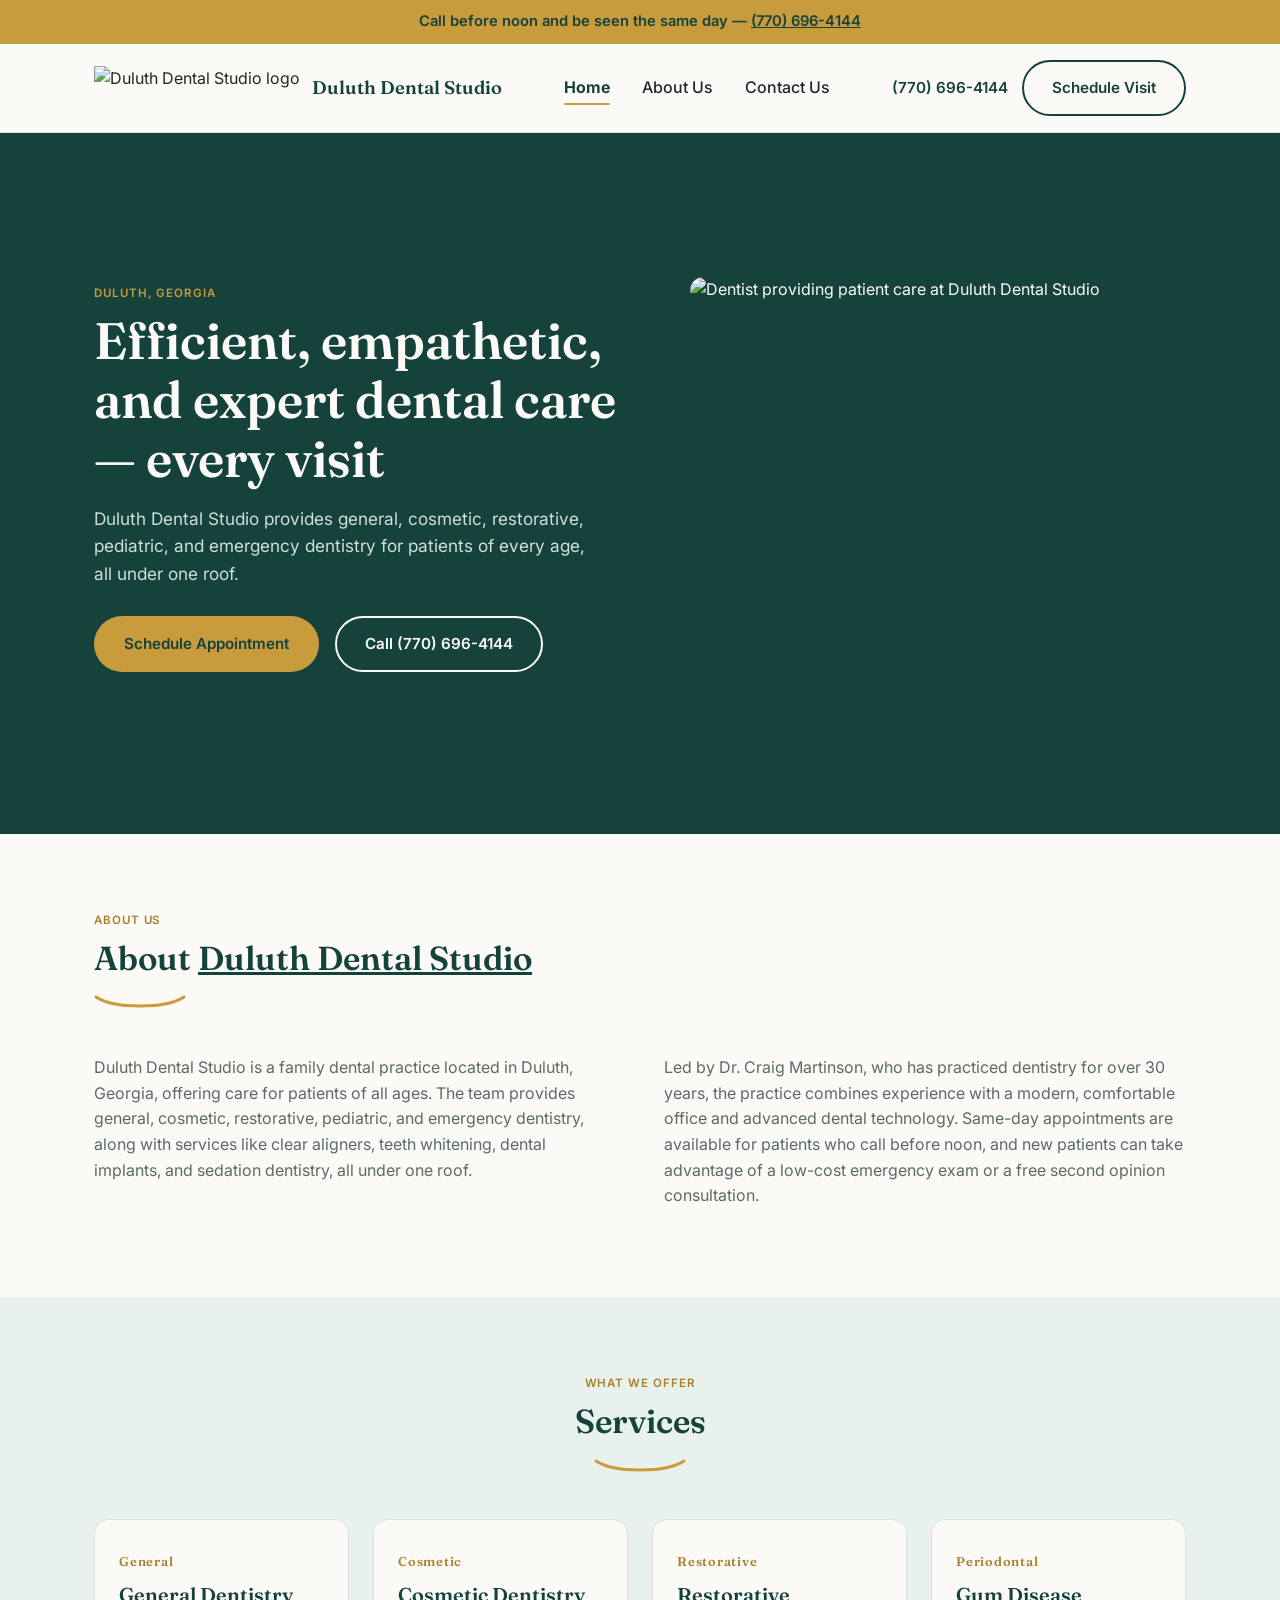
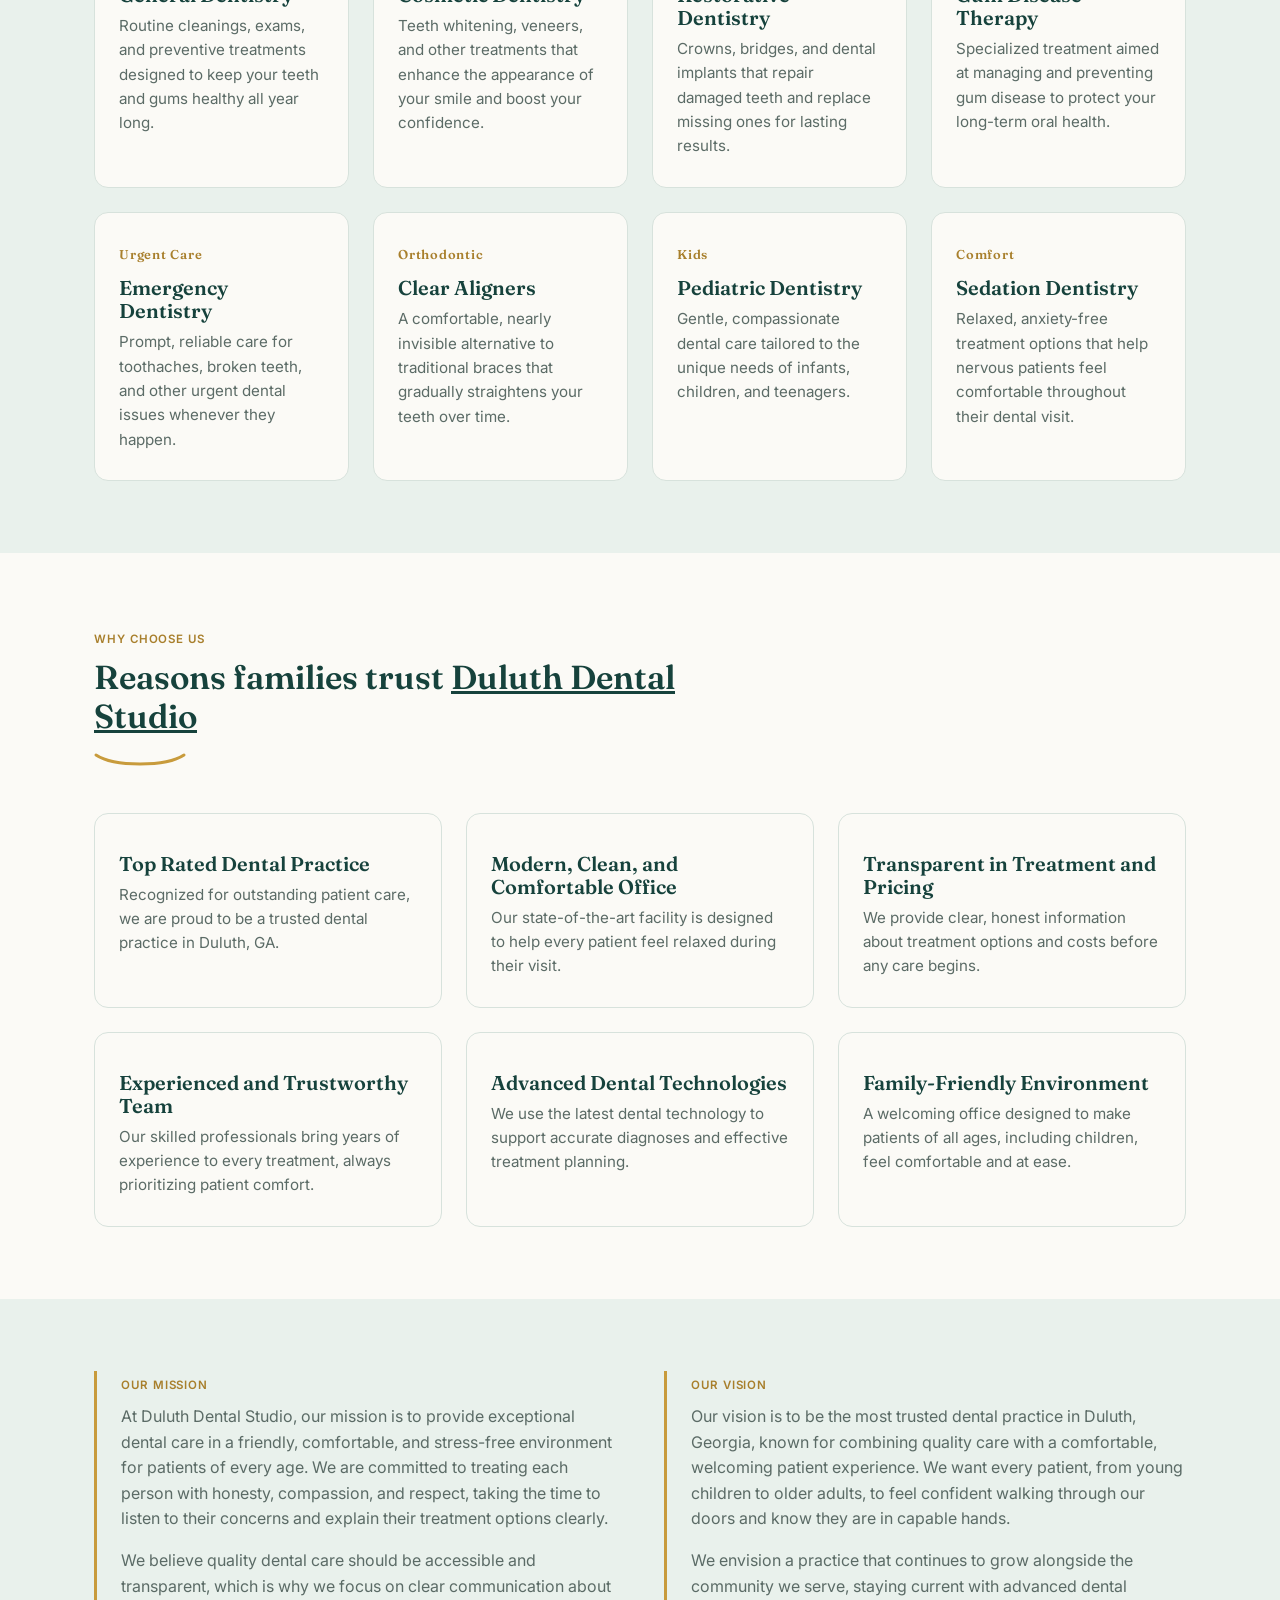
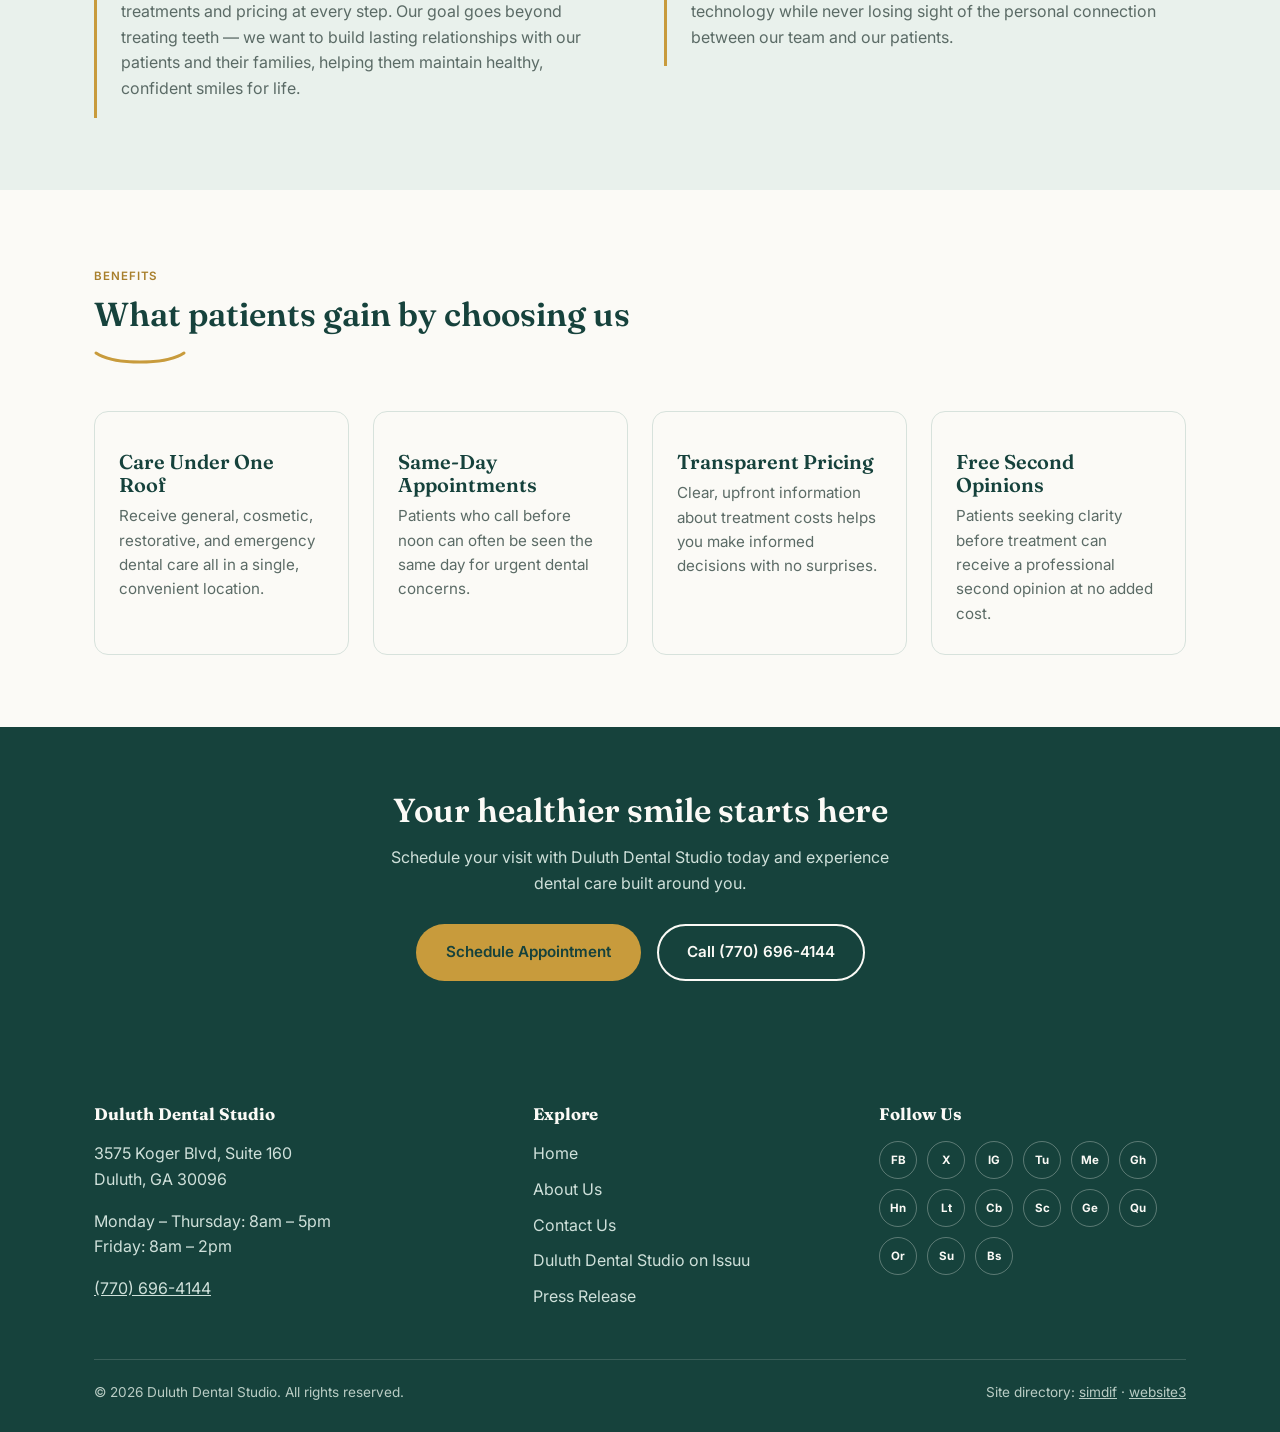
==== index.html @ b96cdc26 "Add files via upload" ====
<!DOCTYPE html>
<html lang="en">
<head>
<meta charset="UTF-8">
<meta name="viewport" content="width=device-width, initial-scale=1.0">
<title>Duluth Dental Studio | Family &amp; Cosmetic Dentist in Duluth, GA</title>
<meta name="description" content="Duluth Dental Studio offers general, cosmetic, restorative, and emergency dental care for all ages. Same-day appointments available. Call today!">
<link rel="icon" href="images/Duluth Dental Studio.png">
<link rel="stylesheet" href="style.css">
</head>
<body>

<div class="hero-banner">
  Call before noon and be seen the same day &mdash; <a href="tel:+17706964144">(770) 696-4144</a>
</div>

<header class="site-header">
  <nav class="nav wrap">
    <a class="brand" href="index.html">
      <img src="images/Duluth Dental Studio.png" alt="Duluth Dental Studio logo">
      <span>Duluth Dental Studio</span>
    </a>
    <ul class="nav-links">
      <li><a href="index.html" aria-current="page">Home</a></li>
      <li><a href="about.html">About Us</a></li>
      <li><a href="contact.html">Contact Us</a></li>
    </ul>
    <div class="nav-cta">
      <a class="nav-phone" href="tel:+17706964144">(770) 696-4144</a>
      <a class="btn btn-outline-dark" href="contact.html">Schedule Visit</a>
    </div>
  </nav>
</header>

<section class="hero">
  <div class="wrap">
    <div class="hero-copy">
      <span class="eyebrow" style="color:var(--gold);">Duluth, Georgia</span>
      <h1>Efficient, empathetic, and expert dental care &mdash; every visit</h1>
      <p class="lede">Duluth Dental Studio provides general, cosmetic, restorative, pediatric, and emergency dentistry for patients of every age, all under one roof.</p>
      <div class="hero-ctas">
        <a class="btn btn-primary" href="contact.html">Schedule Appointment</a>
        <a class="btn btn-outline" href="tel:+17706964144">Call (770) 696-4144</a>
      </div>
    </div>
    <div class="hero-media">
      <img src="images/dentist in atlanta GA.jpg" alt="Dentist providing patient care at Duluth Dental Studio">
    </div>
  </div>
</section>

<section id="about">
  <div class="wrap">
    <div class="section-head">
      <span class="eyebrow">About Us</span>
      <h2>About <a href="https://wtoregister.com/en/profile/134803/duluth-dental-studio" target="_blank" rel="noopener">Duluth Dental Studio</a></h2>
      <span class="curve-underline"><svg viewBox="0 0 92 18" fill="none" xmlns="http://www.w3.org/2000/svg"><path d="M2 4C20 16 72 16 90 4" stroke="#C89B3C" stroke-width="3" stroke-linecap="round"/></svg></span>
    </div>
    <div class="split">
      <p>Duluth Dental Studio is a family dental practice located in Duluth, Georgia, offering care for patients of all ages. The team provides general, cosmetic, restorative, pediatric, and emergency dentistry, along with services like clear aligners, teeth whitening, dental implants, and sedation dentistry, all under one roof.</p>
      <p>Led by Dr. Craig Martinson, who has practiced dentistry for over 30 years, the practice combines experience with a modern, comfortable office and advanced dental technology. Same-day appointments are available for patients who call before noon, and new patients can take advantage of a low-cost emergency exam or a free second opinion consultation.</p>
    </div>
  </div>
</section>

<section class="section-sage" id="services">
  <div class="wrap">
    <div class="section-head center" style="margin:0 auto 44px;">
      <span class="eyebrow">What We Offer</span>
      <h2>Services</h2>
      <span class="curve-underline" style="margin-left:auto;margin-right:auto;"><svg viewBox="0 0 92 18" fill="none" xmlns="http://www.w3.org/2000/svg"><path d="M2 4C20 16 72 16 90 4" stroke="#C89B3C" stroke-width="3" stroke-linecap="round"/></svg></span>
    </div>
    <div class="grid">
      <div class="card">
        <span class="num">General</span>
        <h3>General Dentistry</h3>
        <p>Routine cleanings, exams, and preventive treatments designed to keep your teeth and gums healthy all year long.</p>
      </div>
      <div class="card">
        <span class="num">Cosmetic</span>
        <h3>Cosmetic Dentistry</h3>
        <p>Teeth whitening, veneers, and other treatments that enhance the appearance of your smile and boost your confidence.</p>
      </div>
      <div class="card">
        <span class="num">Restorative</span>
        <h3>Restorative Dentistry</h3>
        <p>Crowns, bridges, and dental implants that repair damaged teeth and replace missing ones for lasting results.</p>
      </div>
      <div class="card">
        <span class="num">Periodontal</span>
        <h3>Gum Disease Therapy</h3>
        <p>Specialized treatment aimed at managing and preventing gum disease to protect your long-term oral health.</p>
      </div>
      <div class="card">
        <span class="num">Urgent Care</span>
        <h3>Emergency Dentistry</h3>
        <p>Prompt, reliable care for toothaches, broken teeth, and other urgent dental issues whenever they happen.</p>
      </div>
      <div class="card">
        <span class="num">Orthodontic</span>
        <h3>Clear Aligners</h3>
        <p>A comfortable, nearly invisible alternative to traditional braces that gradually straightens your teeth over time.</p>
      </div>
      <div class="card">
        <span class="num">Kids</span>
        <h3>Pediatric Dentistry</h3>
        <p>Gentle, compassionate dental care tailored to the unique needs of infants, children, and teenagers.</p>
      </div>
      <div class="card">
        <span class="num">Comfort</span>
        <h3>Sedation Dentistry</h3>
        <p>Relaxed, anxiety-free treatment options that help nervous patients feel comfortable throughout their dental visit.</p>
      </div>
    </div>
  </div>
</section>

<section id="why-us">
  <div class="wrap">
    <div class="section-head">
      <span class="eyebrow">Why Choose Us</span>
      <h2>Reasons families trust <a href="https://www.f6s.com/duluth-dental-studio/people" target="_blank" rel="noopener">Duluth Dental Studio</a></h2>
      <span class="curve-underline"><svg viewBox="0 0 92 18" fill="none" xmlns="http://www.w3.org/2000/svg"><path d="M2 4C20 16 72 16 90 4" stroke="#C89B3C" stroke-width="3" stroke-linecap="round"/></svg></span>
    </div>
    <div class="grid cols-3">
      <div class="card">
        <h3>Top Rated Dental Practice</h3>
        <p>Recognized for outstanding patient care, we are proud to be a trusted dental practice in Duluth, GA.</p>
      </div>
      <div class="card">
        <h3>Modern, Clean, and Comfortable Office</h3>
        <p>Our state-of-the-art facility is designed to help every patient feel relaxed during their visit.</p>
      </div>
      <div class="card">
        <h3>Transparent in Treatment and Pricing</h3>
        <p>We provide clear, honest information about treatment options and costs before any care begins.</p>
      </div>
      <div class="card">
        <h3>Experienced and Trustworthy Team</h3>
        <p>Our skilled professionals bring years of experience to every treatment, always prioritizing patient comfort.</p>
      </div>
      <div class="card">
        <h3>Advanced Dental Technologies</h3>
        <p>We use the latest dental technology to support accurate diagnoses and effective treatment planning.</p>
      </div>
      <div class="card">
        <h3>Family-Friendly Environment</h3>
        <p>A welcoming office designed to make patients of all ages, including children, feel comfortable and at ease.</p>
      </div>
    </div>
  </div>
</section>

<section class="section-sage">
  <div class="wrap split">
    <div class="mv-block">
      <span class="eyebrow">Our Mission</span>
      <p>At Duluth Dental Studio, our mission is to provide exceptional dental care in a friendly, comfortable, and stress-free environment for patients of every age. We are committed to treating each person with honesty, compassion, and respect, taking the time to listen to their concerns and explain their treatment options clearly.</p>
      <p>We believe quality dental care should be accessible and transparent, which is why we focus on clear communication about treatments and pricing at every step. Our goal goes beyond treating teeth &mdash; we want to build lasting relationships with our patients and their families, helping them maintain healthy, confident smiles for life.</p>
    </div>
    <div class="mv-block">
      <span class="eyebrow">Our Vision</span>
      <p>Our vision is to be the most trusted dental practice in Duluth, Georgia, known for combining quality care with a comfortable, welcoming patient experience. We want every patient, from young children to older adults, to feel confident walking through our doors and know they are in capable hands.</p>
      <p>We envision a practice that continues to grow alongside the community we serve, staying current with advanced dental technology while never losing sight of the personal connection between our team and our patients.</p>
    </div>
  </div>
</section>

<section id="benefits">
  <div class="wrap">
    <div class="section-head">
      <span class="eyebrow">Benefits</span>
      <h2>What patients gain by choosing us</h2>
      <span class="curve-underline"><svg viewBox="0 0 92 18" fill="none" xmlns="http://www.w3.org/2000/svg"><path d="M2 4C20 16 72 16 90 4" stroke="#C89B3C" stroke-width="3" stroke-linecap="round"/></svg></span>
    </div>
    <div class="grid">
      <div class="card">
        <h3>Care Under One Roof</h3>
        <p>Receive general, cosmetic, restorative, and emergency dental care all in a single, convenient location.</p>
      </div>
      <div class="card">
        <h3>Same-Day Appointments</h3>
        <p>Patients who call before noon can often be seen the same day for urgent dental concerns.</p>
      </div>
      <div class="card">
        <h3>Transparent Pricing</h3>
        <p>Clear, upfront information about treatment costs helps you make informed decisions with no surprises.</p>
      </div>
      <div class="card">
        <h3>Free Second Opinions</h3>
        <p>Patients seeking clarity before treatment can receive a professional second opinion at no added cost.</p>
      </div>
    </div>
  </div>
</section>

<section class="cta-band">
  <div class="wrap">
    <h2>Your healthier smile starts here</h2>
    <p>Schedule your visit with Duluth Dental Studio today and experience dental care built around you.</p>
    <div class="hero-ctas" style="justify-content:center;">
      <a class="btn btn-primary" href="contact.html">Schedule Appointment</a>
      <a class="btn btn-outline" href="tel:+17706964144">Call (770) 696-4144</a>
    </div>
  </div>
</section>

<footer class="site-footer" id="footer-include"></footer>

<script src="footer.js"></script>
</body>
</html>
---- style.css ----
/* ============================================
   Duluth Dental Studio — Shared Stylesheet
   Palette:  #16423C deep teal / #E9F1EC sage / #C89B3C gold
             #FBFAF6 cream surface / #1F2A26 ink / #5B6B66 slate
   Type:     Fraunces (display) + Inter (body)
   Signature: the "smile curve" — a soft rising arc used as a
              divider, underline, and button shape throughout.
   ============================================ */

@import url('https://fonts.googleapis.com/css2?family=Fraunces:ital,opsz,wght@0,9..144,400;0,9..144,500;0,9..144,600;1,9..144,500&family=Inter:wght@400;500;600;700&display=swap');

:root {
  --teal-900: #16423C;
  --teal-700: #1F5A52;
  --sage-100: #E9F1EC;
  --cream: #FBFAF6;
  --gold: #C89B3C;
  --gold-dark: #A87F2C;
  --ink: #1F2A26;
  --slate: #5B6B66;
  --line: #D7E2DC;

  --font-display: 'Fraunces', Georgia, serif;
  --font-body: 'Inter', -apple-system, BlinkMacSystemFont, 'Segoe UI', sans-serif;

  --max-width: 1140px;
  --radius: 14px;
}

* { box-sizing: border-box; }

html { scroll-behavior: smooth; }

body {
  margin: 0;
  font-family: var(--font-body);
  color: var(--ink);
  background: var(--cream);
  line-height: 1.6;
  -webkit-font-smoothing: antialiased;
}

img { max-width: 100%; display: block; }

a { color: inherit; }

.wrap {
  max-width: var(--max-width);
  margin: 0 auto;
  padding: 0 24px;
}

h1, h2, h3 {
  font-family: var(--font-display);
  color: var(--teal-900);
  line-height: 1.15;
  margin: 0 0 16px;
}

h1 { font-size: clamp(2.2rem, 4vw, 3.4rem); font-weight: 600; }
h2 { font-size: clamp(1.6rem, 2.6vw, 2.2rem); font-weight: 600; }
h3 { font-size: 1.25rem; font-weight: 600; }

p { margin: 0 0 16px; color: var(--slate); }

.eyebrow {
  display: inline-block;
  font-family: var(--font-body);
  font-weight: 600;
  letter-spacing: 0.08em;
  text-transform: uppercase;
  font-size: 0.72rem;
  color: var(--gold-dark);
  margin-bottom: 10px;
}

/* Smile-curve underline used under section headings */
.curve-underline {
  display: block;
  width: 92px;
  height: 18px;
  margin: 6px 0 28px;
}
.curve-underline svg { width: 100%; height: 100%; }

/* ---------- Buttons ---------- */
.btn {
  display: inline-flex;
  align-items: center;
  gap: 8px;
  padding: 14px 28px;
  border-radius: 999px;
  font-family: var(--font-body);
  font-weight: 600;
  font-size: 0.95rem;
  text-decoration: none;
  border: 2px solid transparent;
  cursor: pointer;
  transition: transform 0.15s ease, background 0.2s ease, color 0.2s ease;
}
.btn:focus-visible { outline: 3px solid var(--gold); outline-offset: 3px; }

.btn-primary {
  background: var(--gold);
  color: var(--teal-900);
}
.btn-primary:hover { background: var(--gold-dark); transform: translateY(-1px); }

.btn-outline {
  background: transparent;
  border-color: var(--cream);
  color: var(--cream);
}
.btn-outline:hover { background: var(--cream); color: var(--teal-900); }

.btn-outline-dark {
  background: transparent;
  border-color: var(--teal-900);
  color: var(--teal-900);
}
.btn-outline-dark:hover { background: var(--teal-900); color: var(--cream); }

/* ---------- Header / Nav ---------- */
.site-header {
  position: sticky;
  top: 0;
  z-index: 50;
  background: var(--cream);
  border-bottom: 1px solid var(--line);
}
.nav {
  display: flex;
  align-items: center;
  justify-content: space-between;
  padding: 16px 24px;
}
.brand {
  display: flex;
  align-items: center;
  gap: 12px;
  text-decoration: none;
}
.brand img { height: 44px; width: auto; }
.brand span {
  font-family: var(--font-display);
  font-weight: 600;
  font-size: 1.15rem;
  color: var(--teal-900);
}
.nav-links {
  display: flex;
  align-items: center;
  gap: 32px;
  list-style: none;
  margin: 0;
  padding: 0;
}
.nav-links a {
  text-decoration: none;
  font-weight: 500;
  color: var(--ink);
  position: relative;
  padding: 4px 0;
}
.nav-links a[aria-current="page"] { color: var(--teal-900); font-weight: 700; }
.nav-links a[aria-current="page"]::after {
  content: "";
  position: absolute;
  left: 0; right: 0; bottom: -4px;
  height: 2px;
  background: var(--gold);
  border-radius: 2px;
}
.nav-cta { display: flex; align-items: center; gap: 14px; }
.nav-phone {
  font-weight: 600;
  text-decoration: none;
  color: var(--teal-900);
  font-size: 0.95rem;
}
.nav-toggle { display: none; }

@media (max-width: 800px) {
  .nav-links { display: none; }
  .nav-toggle {
    display: inline-flex;
    background: none;
    border: 1px solid var(--line);
    border-radius: 8px;
    padding: 8px 10px;
    cursor: pointer;
  }
  .nav-phone { display: none; }
}

/* ---------- Hero ---------- */
.hero {
  background: var(--teal-900);
  color: var(--cream);
  position: relative;
  overflow: hidden;
}
.hero .wrap {
  display: grid;
  grid-template-columns: 1.05fr 0.95fr;
  gap: 48px;
  align-items: center;
  padding-top: 72px;
  padding-bottom: 88px;
}
.hero-banner {
  background: var(--gold);
  color: var(--teal-900);
  text-align: center;
  font-weight: 600;
  font-size: 0.92rem;
  padding: 10px 16px;
}
.hero-banner a { color: var(--teal-900); text-decoration: underline; }
.hero h1 { color: var(--cream); }
.hero p.lede { color: #CFE0DA; font-size: 1.08rem; max-width: 46ch; }
.hero-ctas { display: flex; gap: 16px; margin-top: 28px; flex-wrap: wrap; }
.hero-media {
  position: relative;
  border-radius: var(--radius);
  overflow: hidden;
  aspect-ratio: 4/3.2;
}
.hero-media img { width: 100%; height: 100%; object-fit: cover; }

@media (max-width: 850px) {
  .hero .wrap { grid-template-columns: 1fr; padding-top: 48px; padding-bottom: 48px; }
  .hero-media { order: -1; }
}

/* Simple page banner used on About / Contact */
.page-banner {
  background: var(--teal-900);
  color: var(--cream);
  padding: 64px 0 56px;
}
.page-banner h1 { color: var(--cream); margin-bottom: 8px; }
.page-banner p { color: #CFE0DA; margin: 0; }

/* ---------- Sections ---------- */
section { padding: 72px 0; }
.section-sage { background: var(--sage-100); }
.section-head { max-width: 640px; margin-bottom: 44px; }
.section-head.center { margin-left: auto; margin-right: auto; text-align: center; }

/* ---------- Cards / grids ---------- */
.grid {
  display: grid;
  gap: 24px;
  grid-template-columns: repeat(4, 1fr);
}
@media (max-width: 980px) { .grid { grid-template-columns: repeat(2, 1fr); } }
@media (max-width: 560px) { .grid { grid-template-columns: 1fr; } }

.grid.cols-3 { grid-template-columns: repeat(3, 1fr); }
@media (max-width: 980px) { .grid.cols-3 { grid-template-columns: repeat(2, 1fr); } }
@media (max-width: 560px) { .grid.cols-3 { grid-template-columns: 1fr; } }

.card {
  background: var(--cream);
  border: 1px solid var(--line);
  border-radius: var(--radius);
  padding: 28px 24px;
}
.card .num {
  font-family: var(--font-display);
  color: var(--gold-dark);
  font-size: 0.8rem;
  font-weight: 600;
  letter-spacing: 0.06em;
}
.card h3 { margin-top: 10px; margin-bottom: 8px; }
.card p { margin: 0; font-size: 0.95rem; }

.section-sage .card { background: var(--cream); }

/* ---------- About / Mission-Vision split ---------- */
.split {
  display: grid;
  grid-template-columns: 1fr 1fr;
  gap: 48px;
  align-items: start;
}
@media (max-width: 800px) { .split { grid-template-columns: 1fr; } }

.mv-block { border-left: 3px solid var(--gold); padding-left: 24px; }

/* ---------- CTA band ---------- */
.cta-band {
  background: var(--teal-900);
  color: var(--cream);
  text-align: center;
  padding: 64px 0;
}
.cta-band h2 { color: var(--cream); }
.cta-band p { color: #CFE0DA; max-width: 50ch; margin-left: auto; margin-right: auto; }

/* ---------- Doctor bio ---------- */
.doctor {
  display: grid;
  grid-template-columns: 260px 1fr;
  gap: 40px;
  align-items: start;
}
@media (max-width: 700px) { .doctor { grid-template-columns: 1fr; } }
.doctor-photo {
  border-radius: var(--radius);
  overflow: hidden;
  aspect-ratio: 1/1;
}
.doctor-photo img { width: 100%; height: 100%; object-fit: cover; }

/* ---------- Contact page ---------- */
.contact-grid {
  display: grid;
  grid-template-columns: 1fr 1.1fr;
  gap: 48px;
}
@media (max-width: 850px) { .contact-grid { grid-template-columns: 1fr; } }

.info-list { list-style: none; margin: 0; padding: 0; }
.info-list li {
  display: flex;
  gap: 14px;
  padding: 16px 0;
  border-bottom: 1px solid var(--line);
}
.info-list li:last-child { border-bottom: none; }
.info-list .icon {
  flex: none;
  width: 36px; height: 36px;
  border-radius: 50%;
  background: var(--sage-100);
  display: flex; align-items: center; justify-content: center;
  color: var(--teal-900);
}
.info-list strong { display: block; color: var(--teal-900); font-family: var(--font-display); font-weight: 600; }

form.contact-form {
  background: var(--cream);
  border: 1px solid var(--line);
  border-radius: var(--radius);
  padding: 32px;
}
.form-row { margin-bottom: 18px; }
.form-row label {
  display: block;
  font-weight: 600;
  font-size: 0.9rem;
  color: var(--teal-900);
  margin-bottom: 6px;
}
.form-row input,
.form-row textarea {
  width: 100%;
  padding: 12px 14px;
  border: 1px solid var(--line);
  border-radius: 8px;
  font-family: var(--font-body);
  font-size: 0.95rem;
  background: #fff;
  color: var(--ink);
}
.form-row input:focus,
.form-row textarea:focus {
  outline: 2px solid var(--gold);
  outline-offset: 1px;
  border-color: var(--gold);
}
.form-row textarea { resize: vertical; min-height: 120px; }

.map-cta {
  margin-top: 22px;
}

/* ---------- Footer ---------- */
.site-footer {
  background: var(--teal-900);
  color: var(--cream);
  padding: 56px 0 28px;
}
.footer-grid {
  display: grid;
  grid-template-columns: 1.3fr 1fr 1fr;
  gap: 40px;
  margin-bottom: 40px;
}
@media (max-width: 800px) { .footer-grid { grid-template-columns: 1fr; } }
.footer-grid h4 {
  font-family: var(--font-display);
  color: var(--cream);
  margin: 0 0 14px;
  font-size: 1.05rem;
}
.footer-grid p, .footer-grid a { color: #CFE0DA; }
.footer-links { list-style: none; margin: 0; padding: 0; }
.footer-links li { margin-bottom: 10px; }
.footer-links a { text-decoration: none; }
.footer-links a:hover { text-decoration: underline; color: var(--gold); }

.social-row {
  display: flex;
  flex-wrap: wrap;
  gap: 10px;
}
.social-row a {
  width: 38px; height: 38px;
  border-radius: 50%;
  border: 1px solid rgba(251,250,246,0.3);
  display: flex; align-items: center; justify-content: center;
  text-decoration: none;
  transition: background 0.2s ease, border-color 0.2s ease;
}
.social-row a:hover { background: var(--gold); border-color: var(--gold); }
.social-row a span {
  font-family: var(--font-body);
  font-weight: 700;
  font-size: 0.72rem;
  letter-spacing: 0.02em;
  color: var(--cream);
}
.social-row a:hover span { color: var(--teal-900); }

.footer-bottom {
  border-top: 1px solid rgba(251,250,246,0.15);
  padding-top: 22px;
  display: flex;
  justify-content: space-between;
  flex-wrap: wrap;
  gap: 12px;
  font-size: 0.85rem;
  color: #B9CCC4;
}
.footer-bottom a { color: #B9CCC4; text-decoration: underline; }

/* Reduced motion */
@media (prefers-reduced-motion: reduce) {
  html { scroll-behavior: auto; }
  .btn { transition: none; }
}
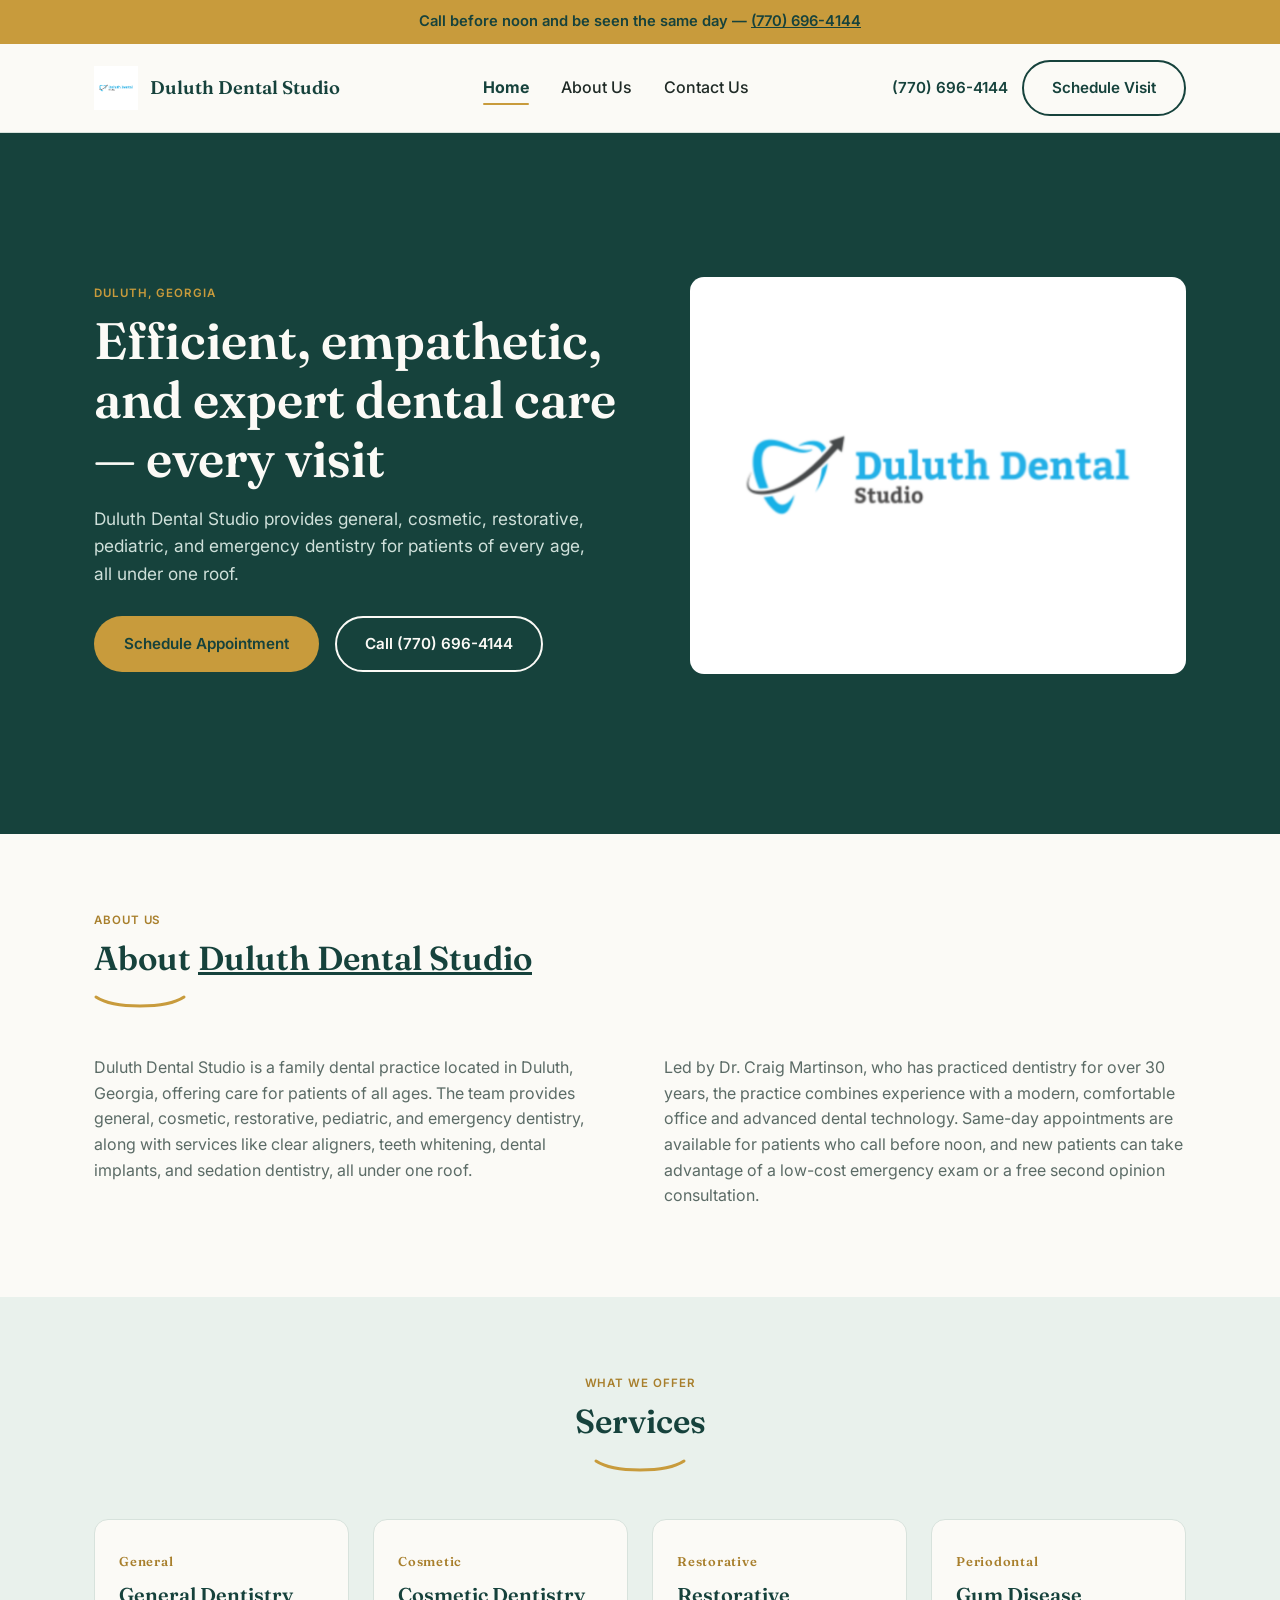
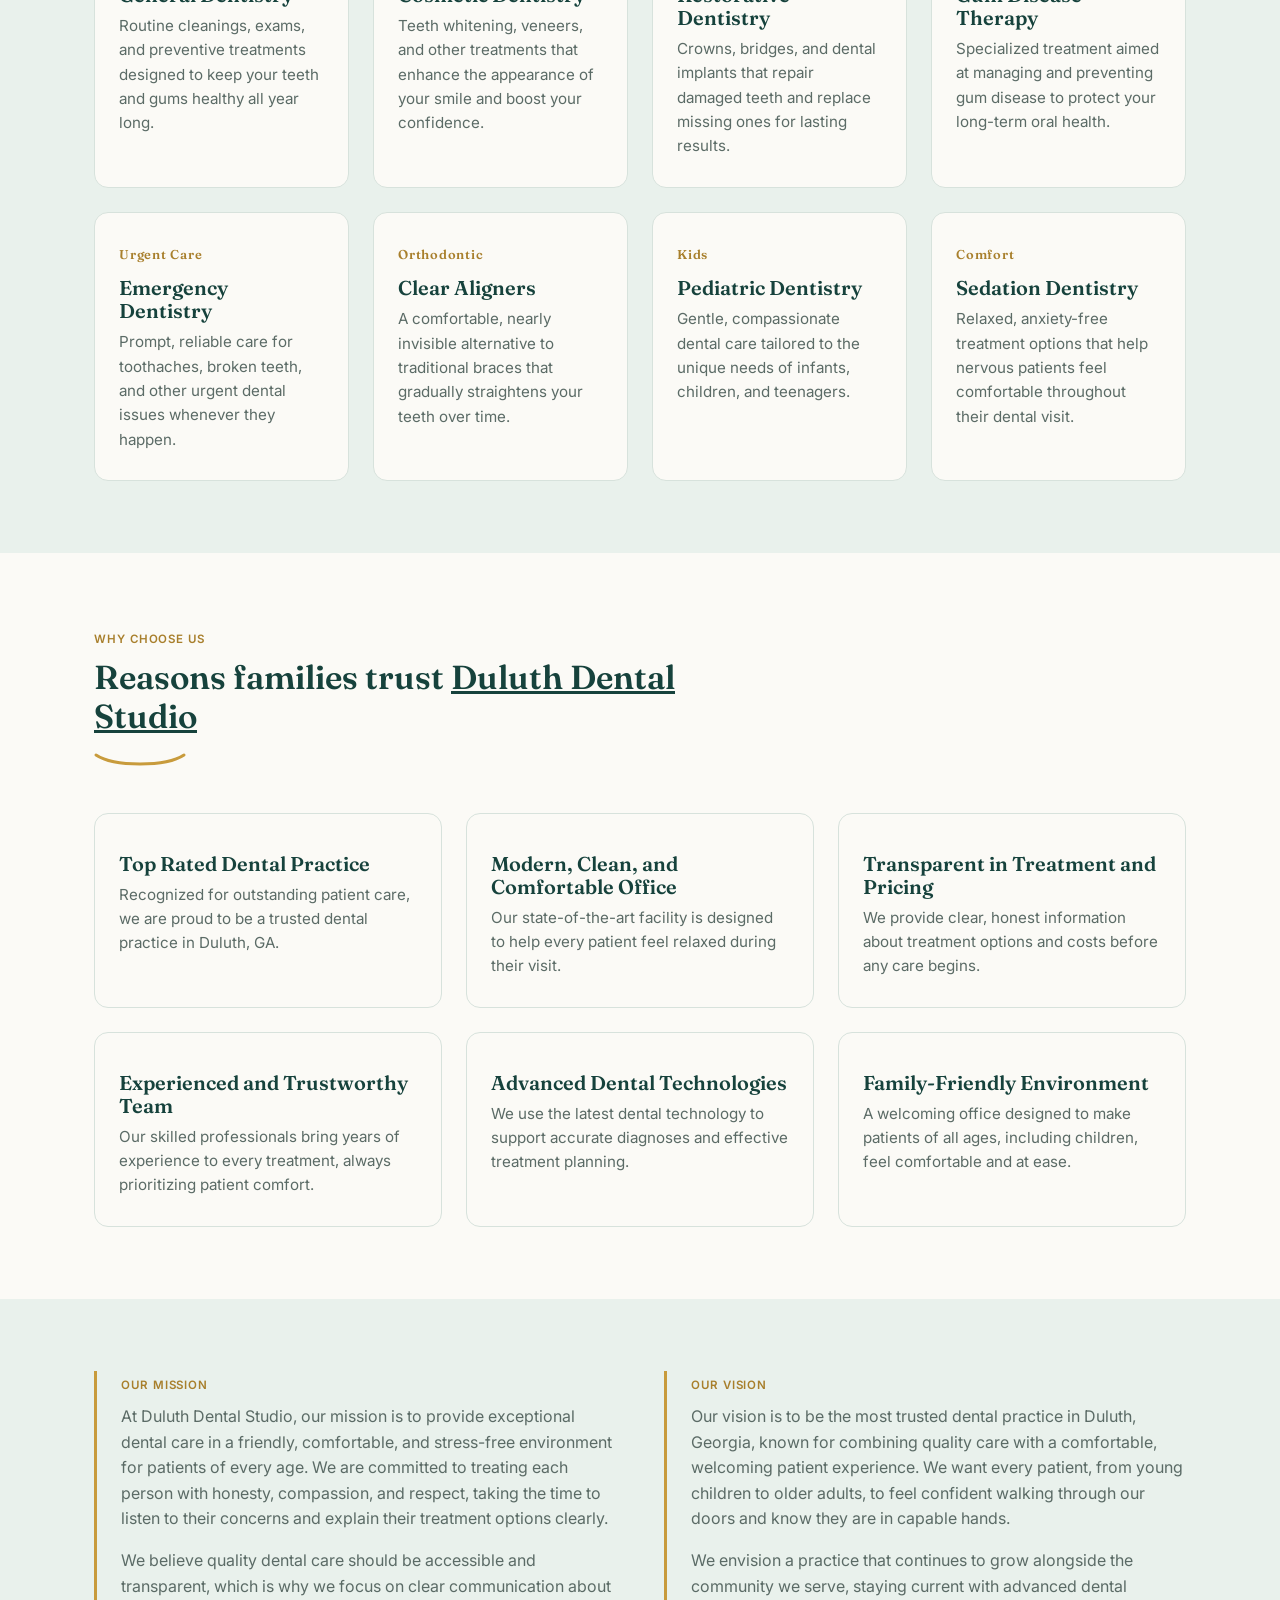
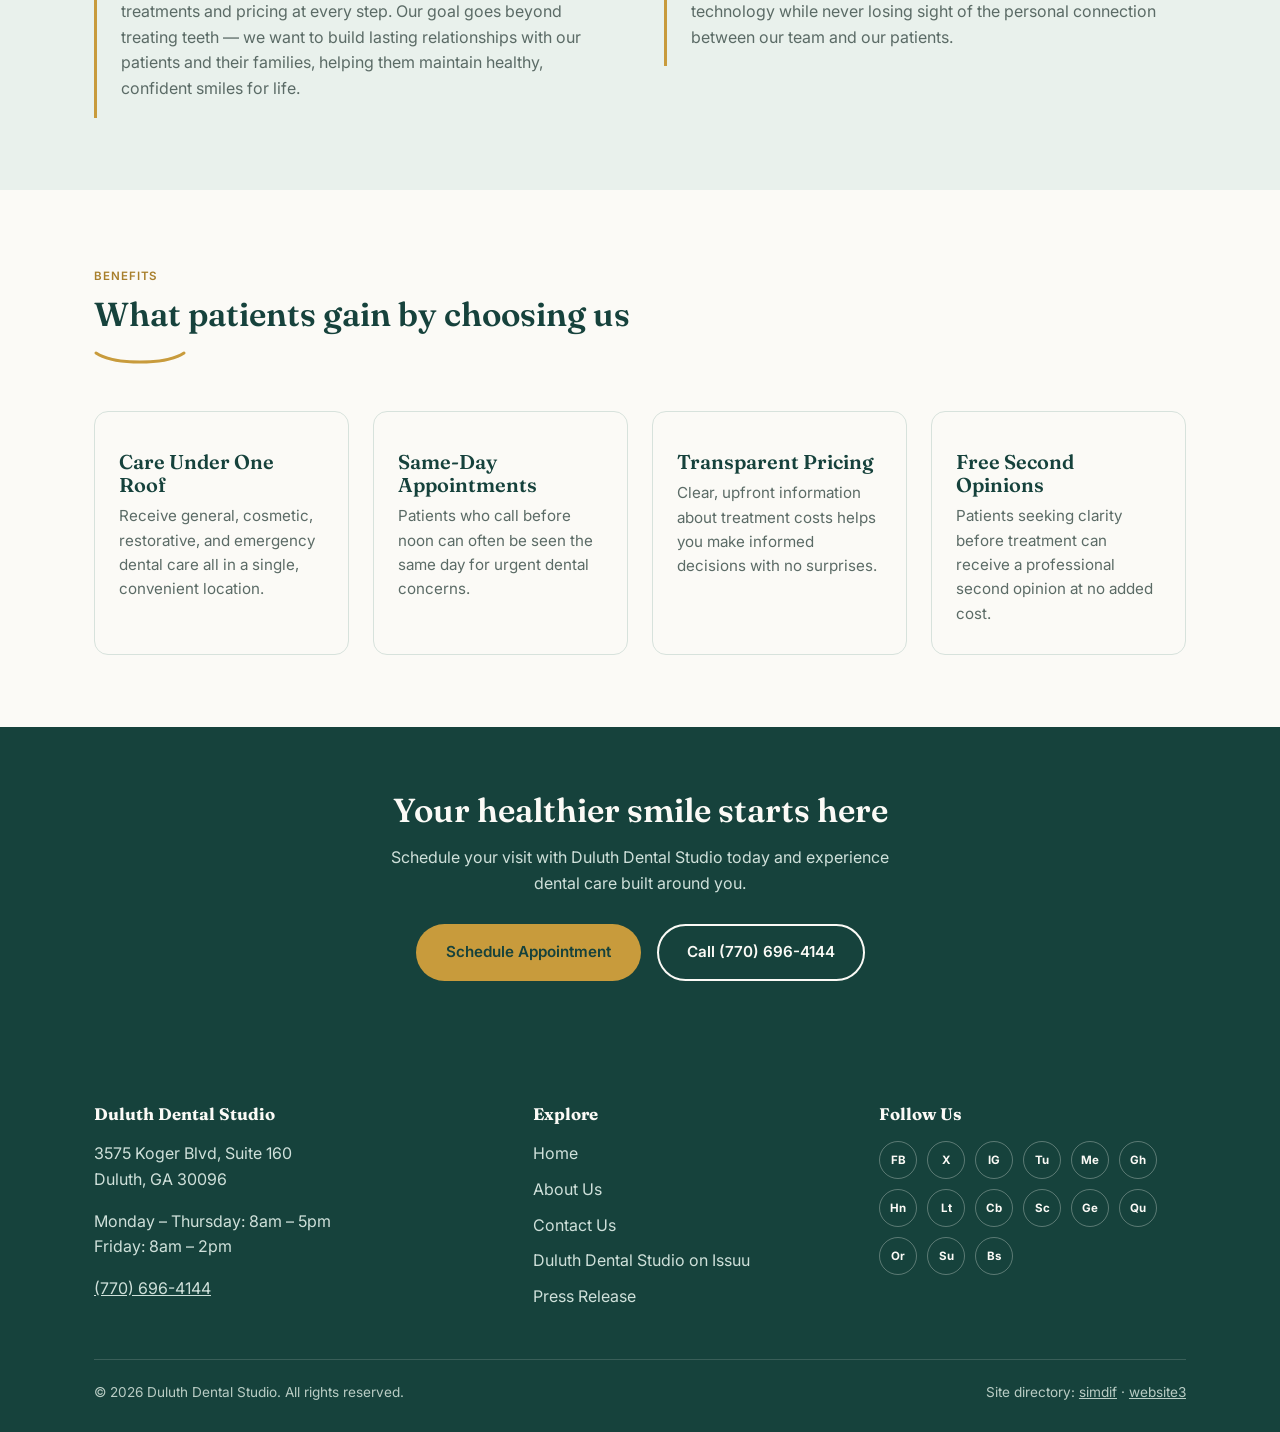
==== commit 9faa9584: "Update index.html" ====
--- a/index.html
+++ b/index.html
@@ -44,7 +44,7 @@
       </div>
     </div>
     <div class="hero-media">
-      <img src="images/dentist in atlanta GA.jpg" alt="Dentist providing patient care at Duluth Dental Studio">
+      <img src="images/Duluth Dental Studio.png" alt="Dentist providing patient care at Duluth Dental Studio">
     </div>
   </div>
 </section>
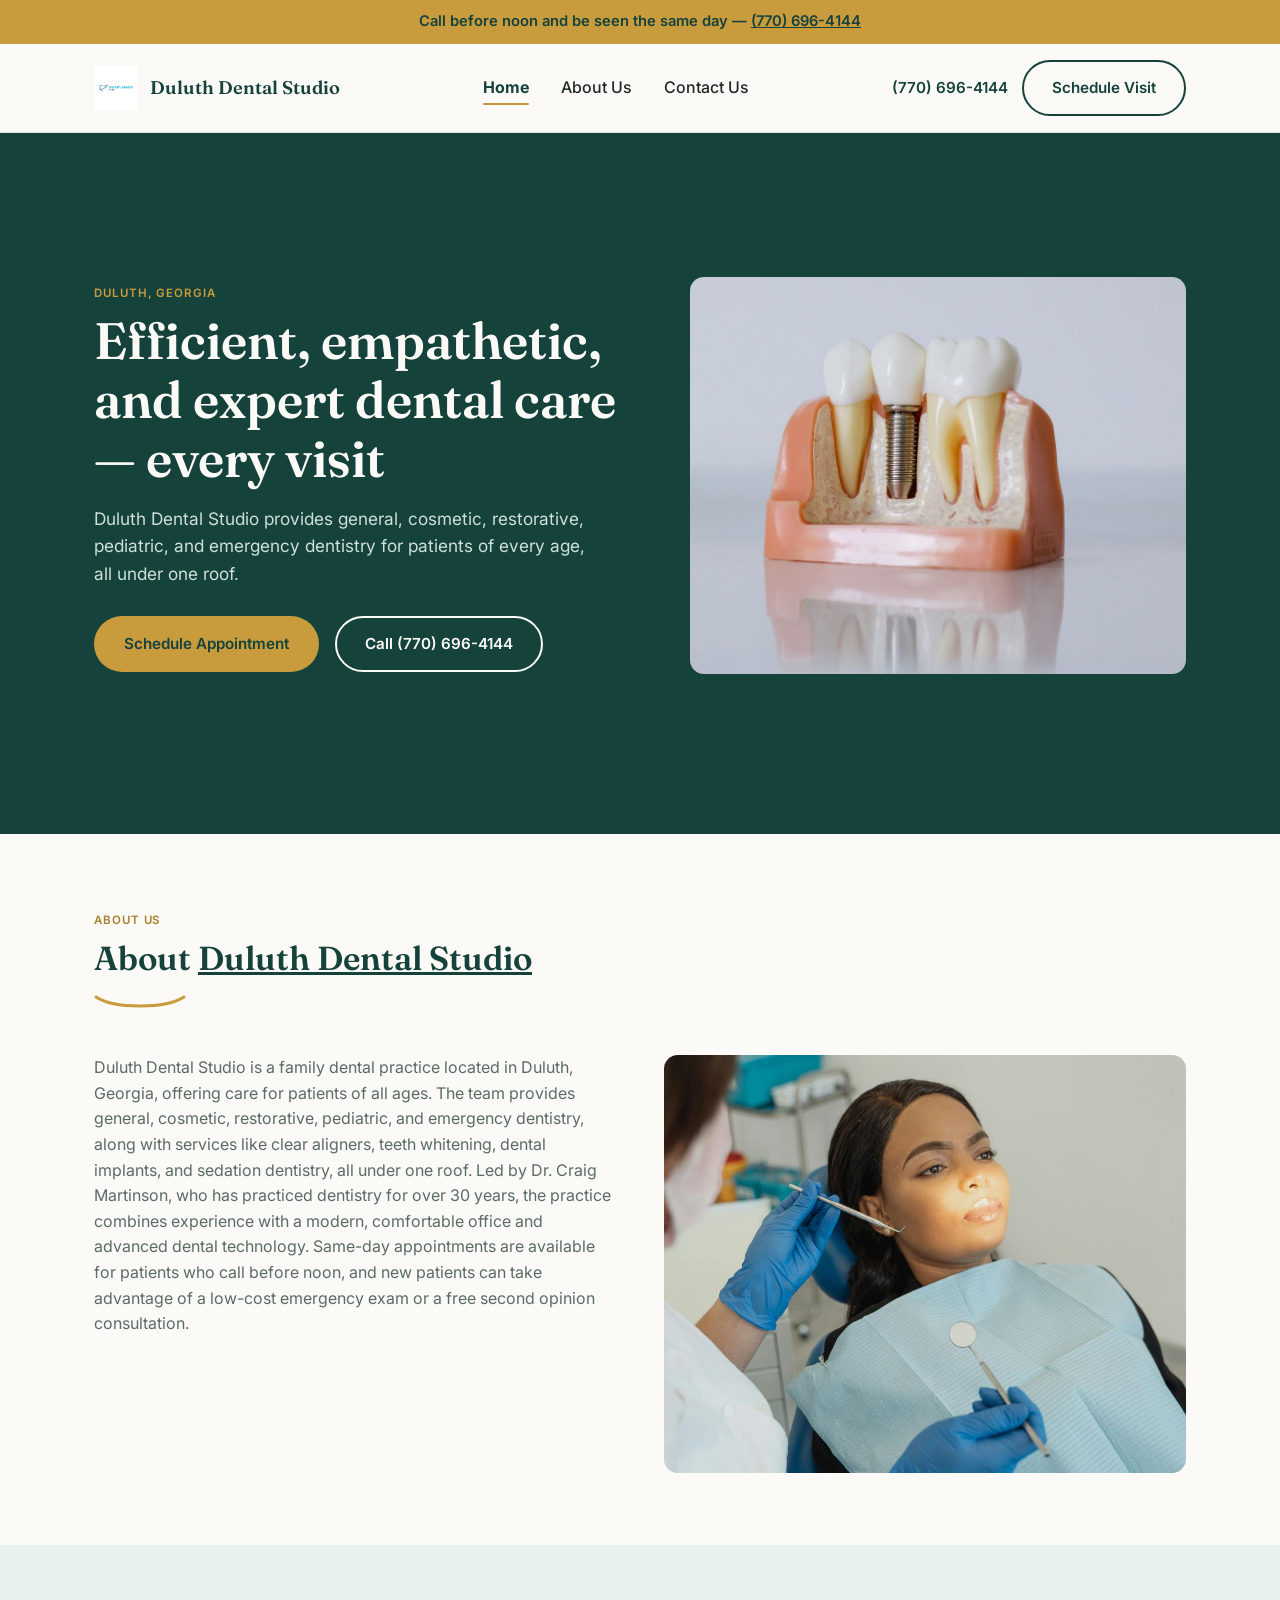
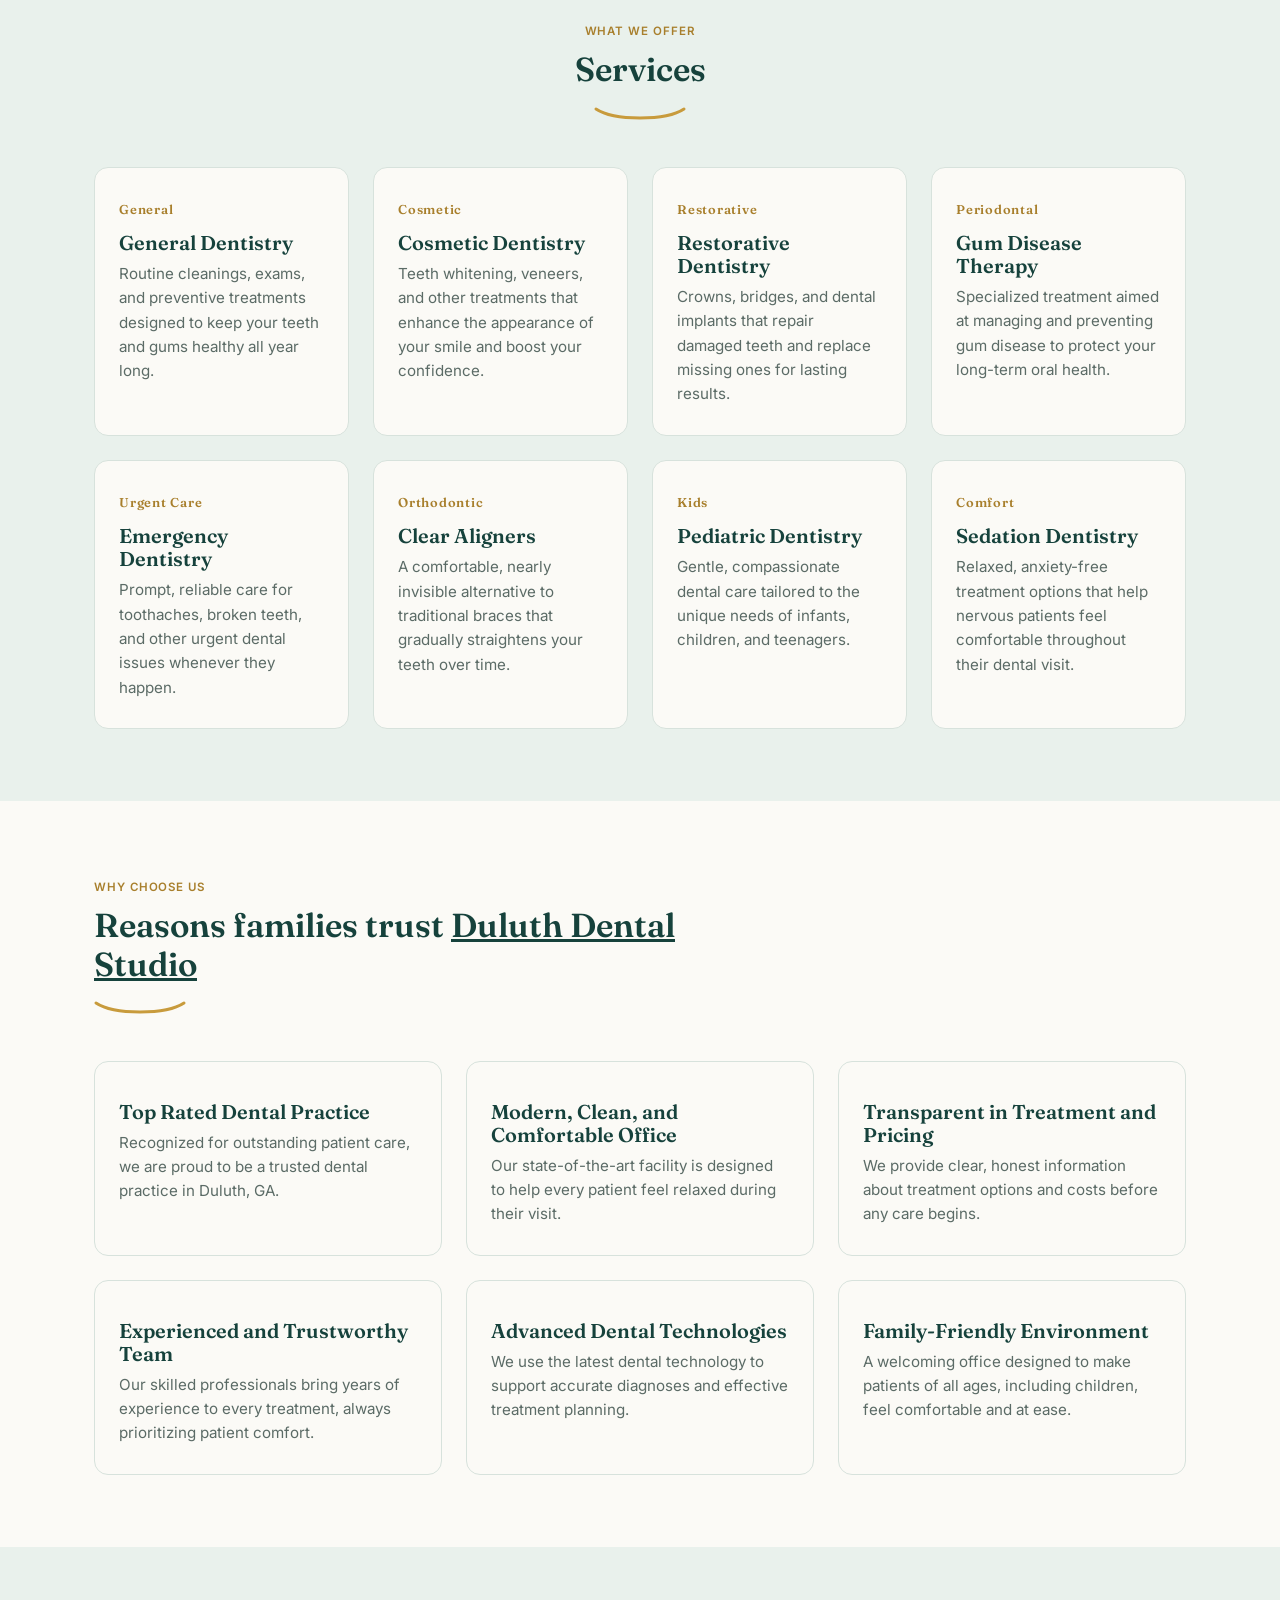
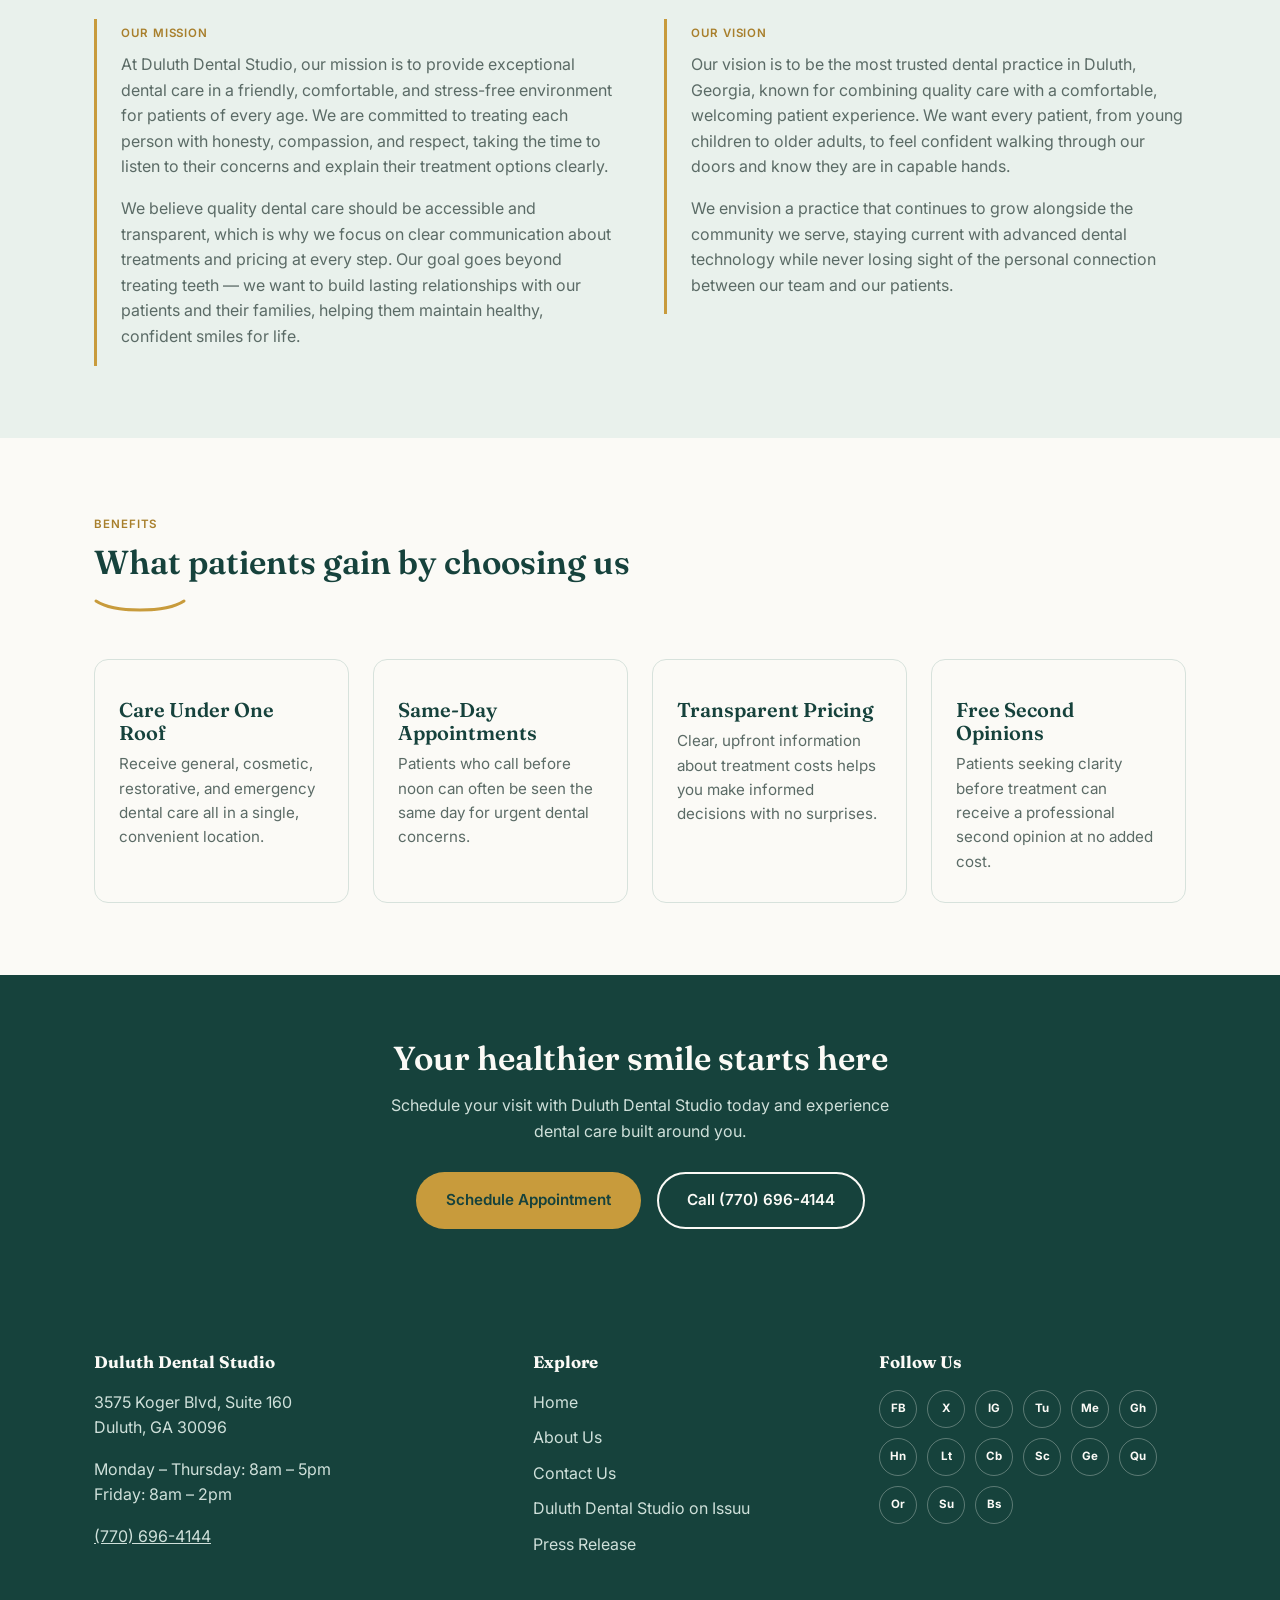
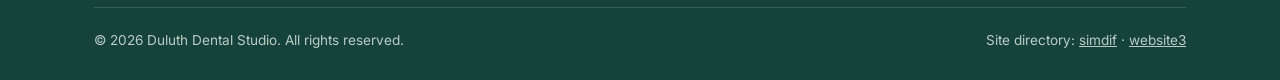
==== commit 99d47426: "Update index.html" ====
--- a/index.html
+++ b/index.html
@@ -44,7 +44,7 @@
       </div>
     </div>
     <div class="hero-media">
-      <img src="images/Duluth Dental Studio.png" alt="Dentist providing patient care at Duluth Dental Studio">
+      <img src="images/dentist in atlanta GA.jpg" alt="Dentist providing patient care at Duluth Dental Studio">
     </div>
   </div>
 </section>
@@ -57,8 +57,12 @@
       <span class="curve-underline"><svg viewBox="0 0 92 18" fill="none" xmlns="http://www.w3.org/2000/svg"><path d="M2 4C20 16 72 16 90 4" stroke="#C89B3C" stroke-width="3" stroke-linecap="round"/></svg></span>
     </div>
     <div class="split">
-      <p>Duluth Dental Studio is a family dental practice located in Duluth, Georgia, offering care for patients of all ages. The team provides general, cosmetic, restorative, pediatric, and emergency dentistry, along with services like clear aligners, teeth whitening, dental implants, and sedation dentistry, all under one roof.</p>
-      <p>Led by Dr. Craig Martinson, who has practiced dentistry for over 30 years, the practice combines experience with a modern, comfortable office and advanced dental technology. Same-day appointments are available for patients who call before noon, and new patients can take advantage of a low-cost emergency exam or a free second opinion consultation.</p>
+      <div>
+        <p>Duluth Dental Studio is a family dental practice located in Duluth, Georgia, offering care for patients of all ages. The team provides general, cosmetic, restorative, pediatric, and emergency dentistry, along with services like clear aligners, teeth whitening, dental implants, and sedation dentistry, all under one roof. Led by Dr. Craig Martinson, who has practiced dentistry for over 30 years, the practice combines experience with a modern, comfortable office and advanced dental technology. Same-day appointments are available for patients who call before noon, and new patients can take advantage of a low-cost emergency exam or a free second opinion consultation.</p>
+      </div>
+      <div class="hero-media">
+        <img src="images/dentistry in atlanta.jpg" alt="Modern dental treatment room at Duluth Dental Studio">
+      </div>
     </div>
   </div>
 </section>
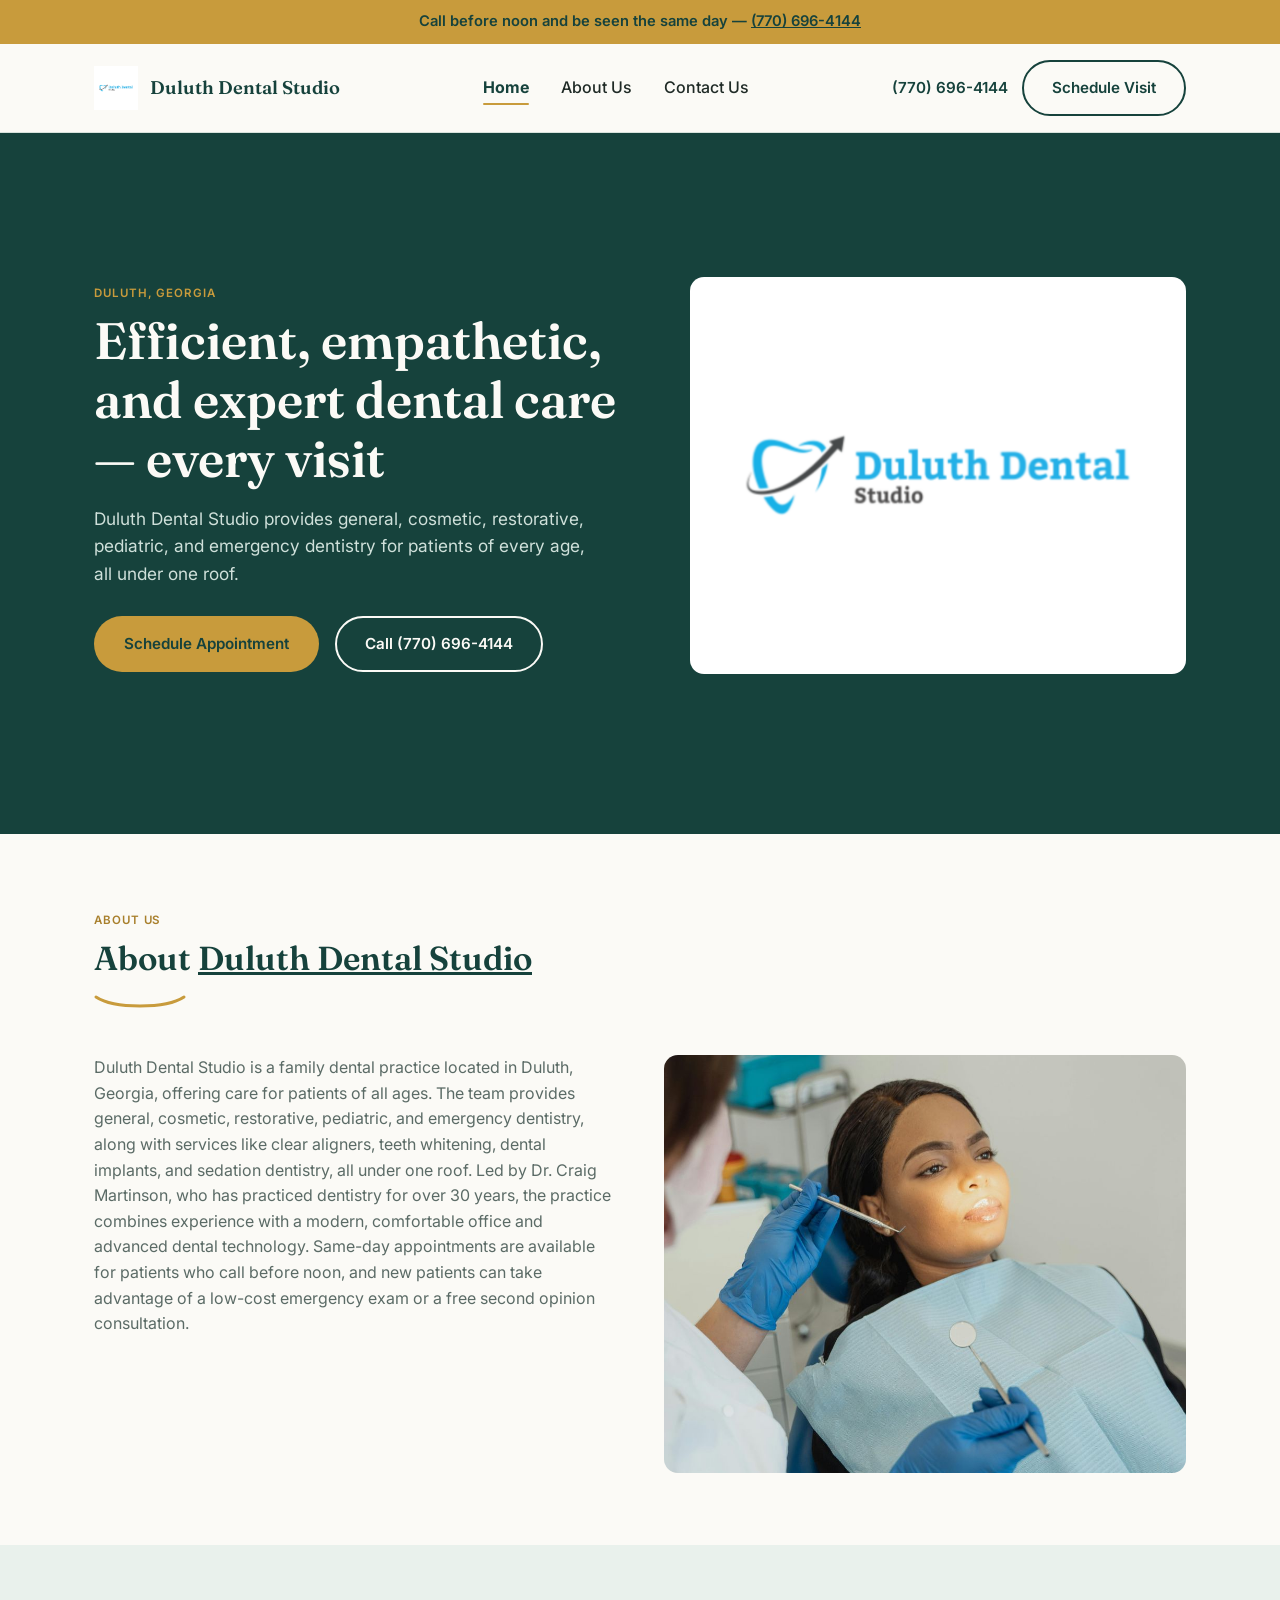
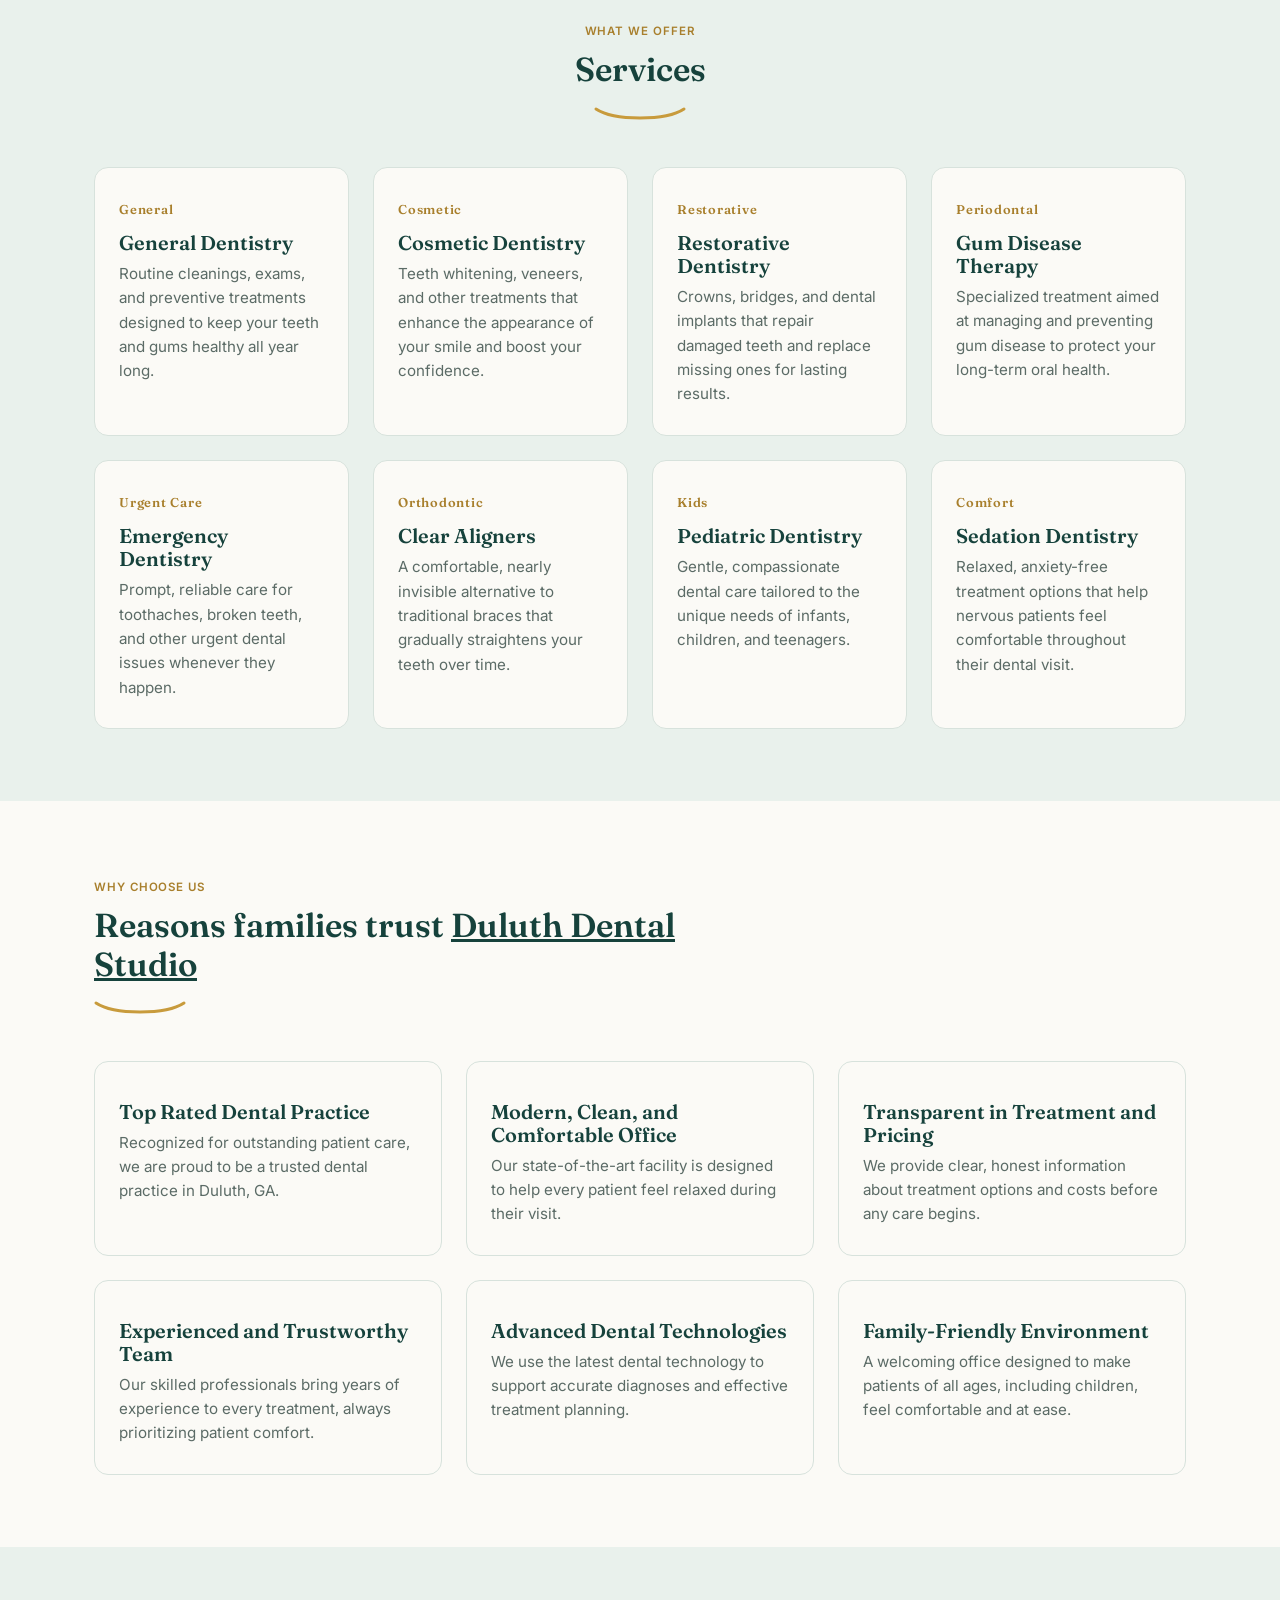
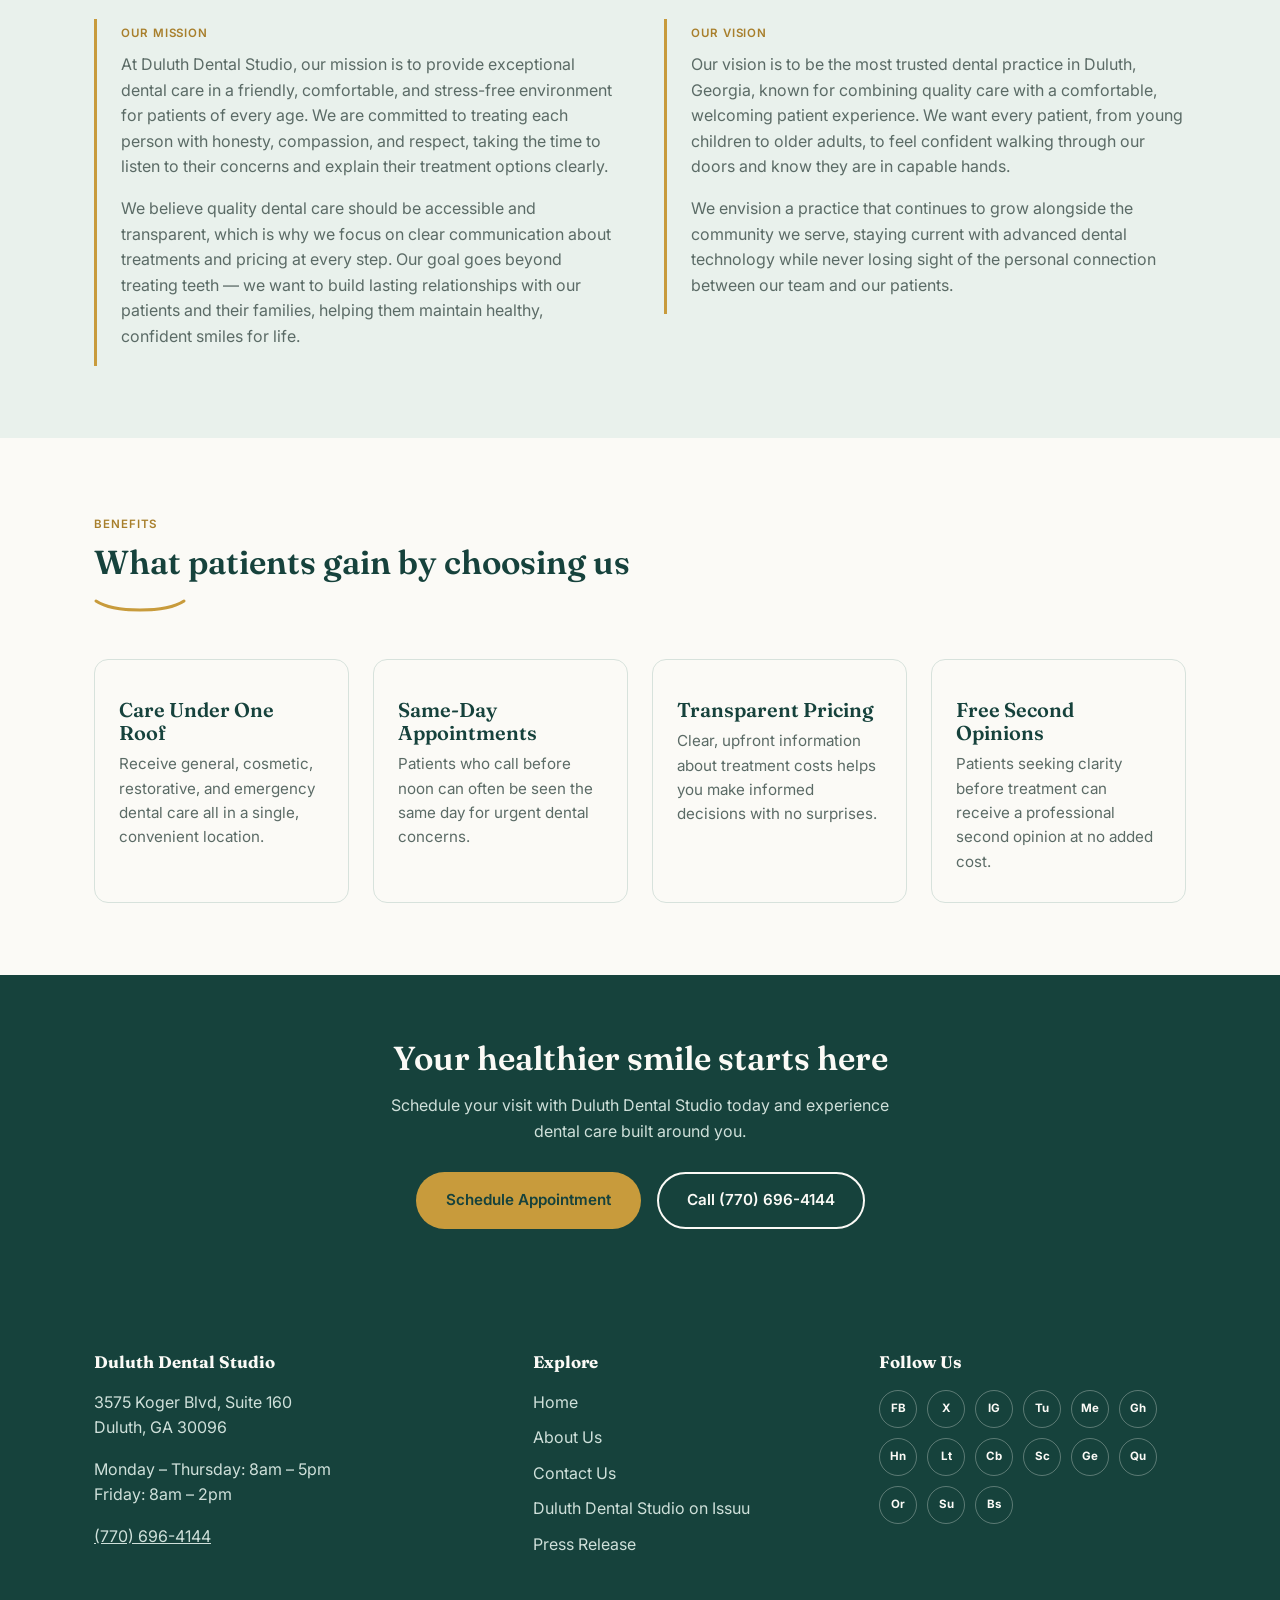
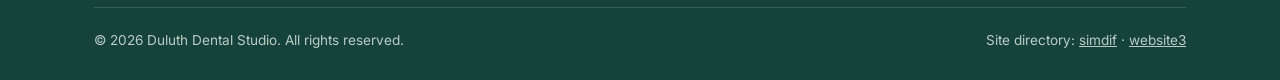
==== commit 1fde4015: "Update index.html" ====
--- a/index.html
+++ b/index.html
@@ -44,7 +44,7 @@
       </div>
     </div>
     <div class="hero-media">
-      <img src="images/dentist in atlanta GA.jpg" alt="Dentist providing patient care at Duluth Dental Studio">
+      <img src="images/Duluth Dental Studio.png" alt="Dentist providing patient care at Duluth Dental Studio">
     </div>
   </div>
 </section>
